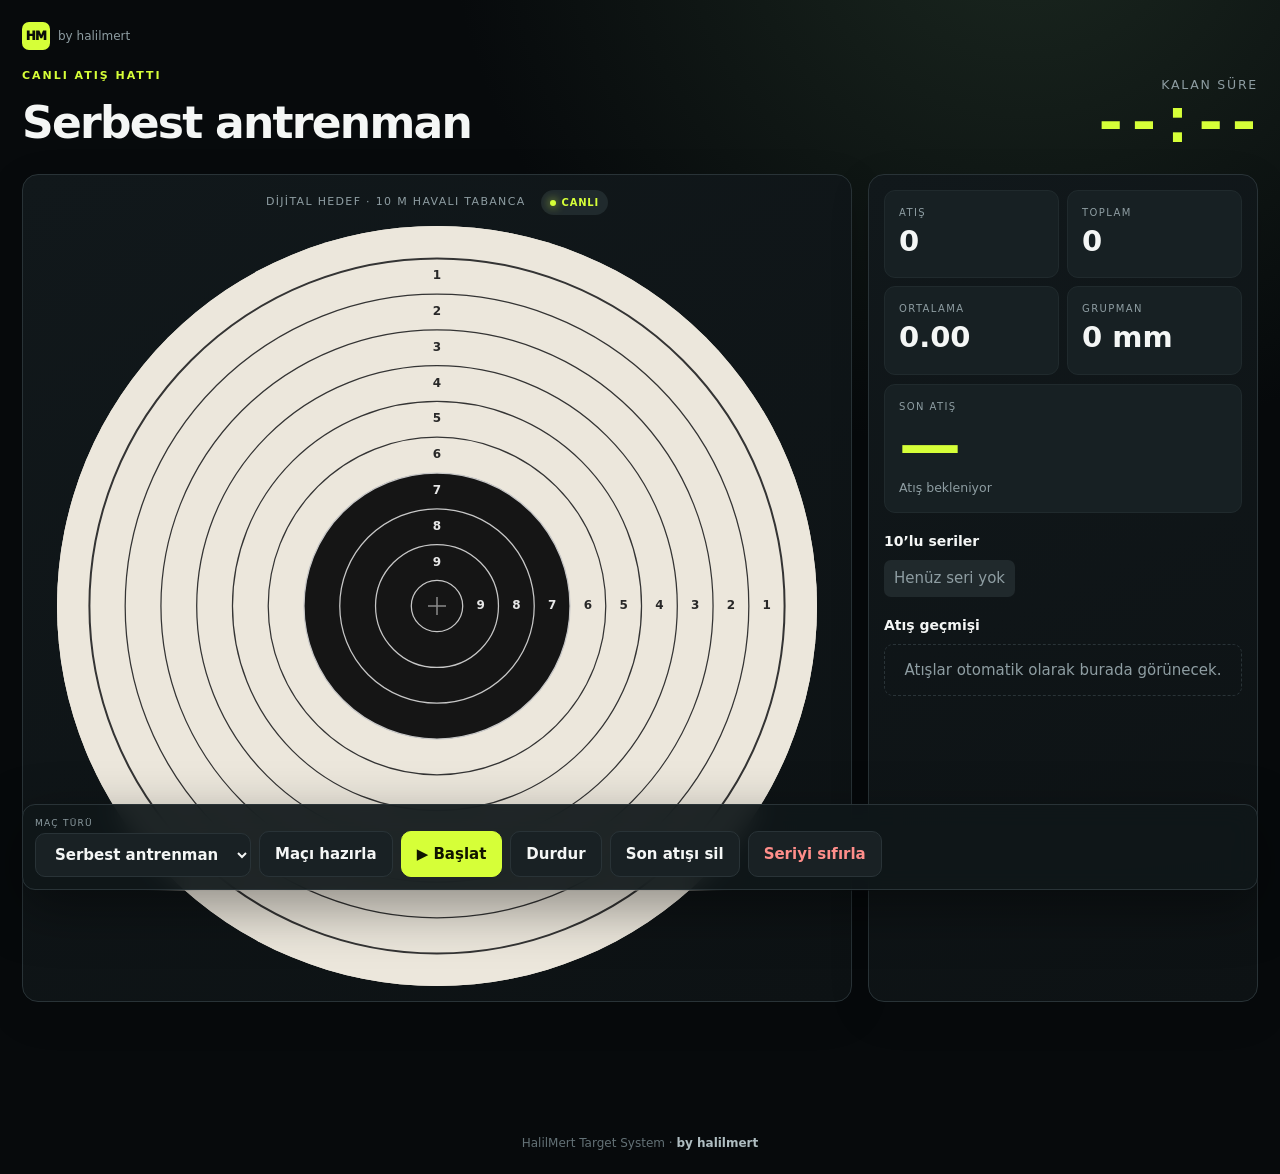
==== static/dashboard.html @ ffb13a83 "Atış algılamayı otomatik ve kararlı hale getir" ====
<!doctype html>
<html lang="tr">
<head>
  <meta charset="utf-8">
  <meta name="viewport" content="width=device-width,initial-scale=1">
  <meta name="theme-color" content="#080b0d">
  <title>Dijital Hedef · HalilMert Target</title>
  <link rel="stylesheet" href="/static/css/style.css?v=auto-1">
</head>
<body>
<main class="match-shell">
  <header class="page-head">
    <div><a class="mini-brand" href="/"><span>HM</span> by halilmert</a><p class="eyebrow">CANLI ATIŞ HATTI</p><h1 id="matchName">Serbest antrenman</h1></div>
    <div><small>KALAN SÜRE</small><div class="clock" id="clock">--:--</div></div>
  </header>
  <section class="match-grid">
    <div class="target-panel"><div class="panel-label"><span>DİJİTAL HEDEF · 10 M HAVALI TABANCA</span><span class="live-dot">CANLI</span></div><canvas id="target" width="760" height="760"></canvas></div>
    <aside class="score-panel">
      <div class="metrics"><div><span>ATIŞ</span><strong id="count">0</strong></div><div><span>TOPLAM</span><strong id="total">0</strong></div><div><span>ORTALAMA</span><strong id="average">0.00</strong></div><div><span>GRUPMAN</span><strong id="group">0 mm</strong></div></div>
      <div class="last-shot"><span>SON ATIŞ</span><strong id="lastScore">—</strong><small id="lastMeta">Atış bekleniyor</small></div>
      <h2>10’lu seriler</h2><div id="series" class="series"><span>Henüz seri yok</span></div>
      <h2>Atış geçmişi</h2><div class="shot-list" id="shotList"><div class="empty-row">Atışlar otomatik olarak burada görünecek.</div></div>
    </aside>
  </section>
  <section class="control-bar">
    <label><span>MAÇ TÜRÜ</span><select id="preset"><option value="free">Serbest antrenman</option><option value="40-50">40 atış · 50 dk</option><option value="50-50">50 atış · 50 dk</option><option value="60-75">60 atış · 1 sa 15 dk</option></select></label>
    <button id="configure">Maçı hazırla</button><button id="startMatch" class="primary">▶ Başlat</button><button id="stopMatch">Durdur</button><button id="deleteLast">Son atışı sil</button><button id="reset" class="danger">Seriyi sıfırla</button>
  </section>
  <footer class="app-footer">HalilMert Target System · <strong>by halilmert</strong></footer>
</main>
<script src="/static/js/dashboard.js?v=auto-1"></script>
</body>
</html>
---- static/css/style.css ----
:root{--bg:#070a0c;--panel:#101619;--panel2:#151d20;--line:#293337;--text:#f4f6f5;--muted:#8e9da2;--accent:#d6ff38;--accent2:#a8d900;--danger:#ff665f;--radius:16px;--shadow:0 18px 55px #0006}*{box-sizing:border-box}html{color-scheme:dark}body{margin:0;min-height:100vh;background:radial-gradient(circle at 80% -10%,#1b2820 0,transparent 35%),var(--bg);color:var(--text);font:15px/1.5 Inter,ui-sans-serif,system-ui,-apple-system,sans-serif}a{color:inherit}button,select{min-height:44px;border:1px solid var(--line);border-radius:10px;background:#192124;color:var(--text);padding:11px 15px;font:inherit;font-weight:750;cursor:pointer;transition:.18s ease}button:hover:not(:disabled){border-color:#5a6c72;transform:translateY(-1px)}button:disabled{opacity:.38;cursor:not-allowed}.primary{background:var(--accent);border-color:var(--accent);color:#101400}.danger{color:#ff8e8a}.eyebrow,.section-kicker{display:block;margin:0 0 5px;color:var(--accent);font-size:11px;font-weight:900;letter-spacing:.18em}.landing{max-width:1180px;margin:auto;padding:28px 28px 55px}.brandbar{display:flex;align-items:center;gap:12px;color:#d8dedd;font-size:12px;font-weight:850;letter-spacing:.16em}.brand-mark,.mini-brand span{display:inline-grid;place-items:center;width:35px;height:35px;border-radius:9px;background:var(--accent);color:#0a0d08;font-weight:950;letter-spacing:-.06em}.byline{margin-left:auto;color:var(--muted);font-weight:650;letter-spacing:.04em}.hero{min-height:58vh;display:grid;grid-template-columns:1.2fr .8fr;align-items:center;gap:50px}.hero h1{margin:0;font-size:clamp(52px,8vw,104px);line-height:.9;letter-spacing:-.07em}.hero h1 em{color:var(--accent);font-style:normal}.lead{max-width:650px;color:var(--muted);font-size:clamp(17px,2vw,22px)}.hero-target{position:relative;width:min(36vw,390px);aspect-ratio:1;margin:auto;border-radius:50%;background:#eee9dd;box-shadow:0 0 0 1px #fff2,var(--shadow)}.hero-target i{position:absolute;inset:12%;border:1px solid #252525;border-radius:50%}.hero-target i:nth-child(2){inset:24%}.hero-target i:nth-child(3){inset:35%;background:#151515}.hero-target i:nth-child(4){inset:43%;border-color:#aaa}.hero-target b{position:absolute;left:50%;top:50%;width:12px;height:12px;translate:-50% -50%;border-radius:50%;background:var(--accent);box-shadow:0 0 0 6px #d6ff3840}.portal-grid{display:grid;grid-template-columns:1fr 1fr;gap:16px}.portal{display:grid;grid-template-columns:auto 1fr auto;align-items:center;gap:20px;padding:25px;border:1px solid var(--line);background:linear-gradient(145deg,#12191c,#0e1315);text-decoration:none;border-radius:var(--radius);box-shadow:0 10px 35px #0003;transition:.2s}.portal:hover{border-color:#62726c;transform:translateY(-3px)}.portal-no{font:900 30px/1 ui-monospace;color:var(--accent)}.portal h2{margin:0;font-size:21px}.portal p{margin:4px 0 0;color:var(--muted)}.portal strong{color:var(--accent)}.quick-guide{display:flex;justify-content:center;gap:12px;flex-wrap:wrap;margin:25px 0;color:var(--muted)}.quick-guide span{padding:8px 13px;border:1px solid var(--line);border-radius:99px}.landing footer,.app-footer{text-align:center;color:#637176;margin-top:32px}.landing footer strong,.app-footer strong{color:#afbdc1}.app-shell,.match-shell{max-width:1540px;margin:auto;padding:22px}.page-head{display:flex;align-items:flex-end;justify-content:space-between;margin-bottom:18px}.page-head h1{margin:0;font-size:clamp(27px,4vw,44px);letter-spacing:-.04em}.page-head small{display:block;text-align:right;color:var(--muted);letter-spacing:.14em}.mini-brand{display:inline-flex;align-items:center;gap:8px;margin-bottom:18px;color:var(--muted);font-size:12px;text-decoration:none}.mini-brand span{width:28px;height:28px;border-radius:7px}.home-link{color:var(--muted)}.workflow{display:grid;grid-template-columns:repeat(4,1fr);gap:8px;margin-bottom:14px}.workflow span{display:flex;align-items:center;gap:9px;padding:10px 13px;background:#101619;border:1px solid var(--line);border-radius:10px;color:var(--muted);font-size:13px}.workflow b{display:grid;place-items:center;width:24px;height:24px;border-radius:50%;background:#222c2f;color:var(--accent)}.sensor-grid{display:grid;grid-template-columns:minmax(0,1.32fr) minmax(350px,.68fr);gap:16px}.panel,.score-panel,.target-panel{background:linear-gradient(155deg,#11181b,#0d1214);border:1px solid var(--line);border-radius:var(--radius);padding:15px;box-shadow:0 12px 40px #0002}.panel-label,.panel-title{display:flex;align-items:center;justify-content:space-between;gap:15px;margin-bottom:11px}.panel-label{color:var(--muted);font-size:11px;letter-spacing:.12em}.panel-title h2{margin:0}.camera-stage{position:relative;aspect-ratio:4/3;background:#000;border-radius:11px;overflow:hidden}.camera-stage video{display:none}.camera-stage canvas{position:absolute;inset:0;width:100%;height:100%}.status{margin:12px 0;padding:12px 14px;border-left:3px solid var(--accent);border-radius:4px;background:#172023}.status.error{border-color:var(--danger)}.steps{display:flex;flex-wrap:wrap;gap:8px}#warped{display:block;width:100%;aspect-ratio:1;object-fit:contain;background:#d7d9d7;border-radius:10px}.settings{display:grid;gap:12px;margin-top:14px}.settings label{display:block;padding:12px;background:#151d20;border-radius:10px;color:var(--muted)}.settings label span{display:flex;justify-content:space-between}.settings input{width:100%;margin-top:10px;accent-color:var(--accent)}.pill,.live-dot{padding:5px 9px;border-radius:99px;background:#202a2d;color:#aab8bb;font-size:10px;font-weight:800;letter-spacing:.08em}.live-dot{color:var(--accent)}.live-dot:before{content:"";display:inline-block;width:6px;height:6px;margin-right:6px;border-radius:50%;background:var(--accent);box-shadow:0 0 10px var(--accent)}.review{margin-top:13px;padding:15px;border:1px solid var(--accent);background:#d6ff380b;border-radius:11px}.review p{color:var(--muted)}.hidden{display:none!important}.tip{margin-top:14px;padding:14px;border:1px dashed #344044;border-radius:10px;color:var(--muted)}.tip b{color:var(--text)}.tip p{margin:5px 0 0}.match-grid{display:grid;grid-template-columns:minmax(520px,1fr) 390px;gap:16px}.target-panel{display:flex;flex-direction:column;align-items:center}#target{display:block;width:min(100%,760px);height:auto;background:#e8e3d9;border-radius:50%}.clock{font:900 clamp(36px,5vw,70px)/.95 ui-monospace,monospace;color:var(--accent);letter-spacing:-.08em}.metrics{display:grid;grid-template-columns:1fr 1fr;gap:8px}.metrics div,.last-shot{background:#172023;padding:14px;border:1px solid #202a2d;border-radius:11px}.metrics span,.last-shot span{display:block;color:var(--muted);font-size:10px;letter-spacing:.14em}.metrics strong{font-size:29px}.last-shot{margin-top:9px}.last-shot strong{display:block;font-size:62px;line-height:1;color:var(--accent)}.last-shot small{color:var(--muted)}.score-panel h2{margin:18px 0 8px;font-size:14px}.series{display:flex;gap:7px;flex-wrap:wrap}.series span{background:#20292c;padding:7px 10px;border-radius:7px;color:var(--muted)}.shot-list{max-height:220px;overflow:auto}.shot-row{display:grid;grid-template-columns:36px 1fr 50px;padding:8px;border-bottom:1px solid var(--line)}.control-bar{position:sticky;z-index:5;bottom:10px;display:flex;align-items:flex-end;gap:8px;flex-wrap:wrap;margin-top:14px;padding:12px;background:#101719ed;border:1px solid var(--line);border-radius:13px;backdrop-filter:blur(12px);box-shadow:var(--shadow)}.control-bar label{display:grid;gap:3px}.control-bar label span{font-size:9px;color:var(--muted);letter-spacing:.14em}.control-bar select{min-width:210px}.app-footer{font-size:12px}@media(max-width:980px){.hero{min-height:auto;padding:80px 0 50px}.hero-target{width:min(38vw,300px)}.sensor-grid,.match-grid{grid-template-columns:1fr}.score-panel{order:-1}.match-grid{min-width:0}.workflow{grid-template-columns:1fr 1fr}.target-panel{padding:8px}.score-panel .shot-list{max-height:150px}}@media(max-width:650px){.landing,.app-shell,.match-shell{padding:13px}.brandbar{margin-bottom:50px}.hero{display:block;padding:20px 0 45px}.hero-target{display:none}.portal-grid{grid-template-columns:1fr}.portal{grid-template-columns:auto 1fr;padding:18px}.portal strong{display:none}.page-head{align-items:flex-start}.page-head .clock{font-size:35px}.page-head small{font-size:8px}.workflow{display:none}.sensor-grid{grid-template-columns:1fr}.panel,.score-panel{padding:11px}.steps{display:grid;grid-template-columns:1fr 1fr}.steps button{padding:9px}.metrics strong{font-size:24px}.last-shot{display:grid;grid-template-columns:1fr auto;align-items:center}.last-shot strong{grid-row:1/3;grid-column:2;font-size:52px}.control-bar{position:static;display:grid;grid-template-columns:1fr 1fr}.control-bar label{grid-column:1/-1}.control-bar select{width:100%}.match-grid{display:flex;flex-direction:column}.target-panel{order:2}.score-panel{order:1}.quick-guide{justify-content:flex-start}.hero h1{font-size:50px}}
.auto-info{display:grid;gap:3px;margin-top:13px;padding:14px;border:1px solid #53651d;border-radius:10px;background:#d6ff3809}.auto-info strong{color:var(--accent)}.auto-info span{color:var(--muted);font-size:13px}
.empty-row{padding:14px;color:var(--muted);border:1px dashed var(--line);border-radius:9px;text-align:center}
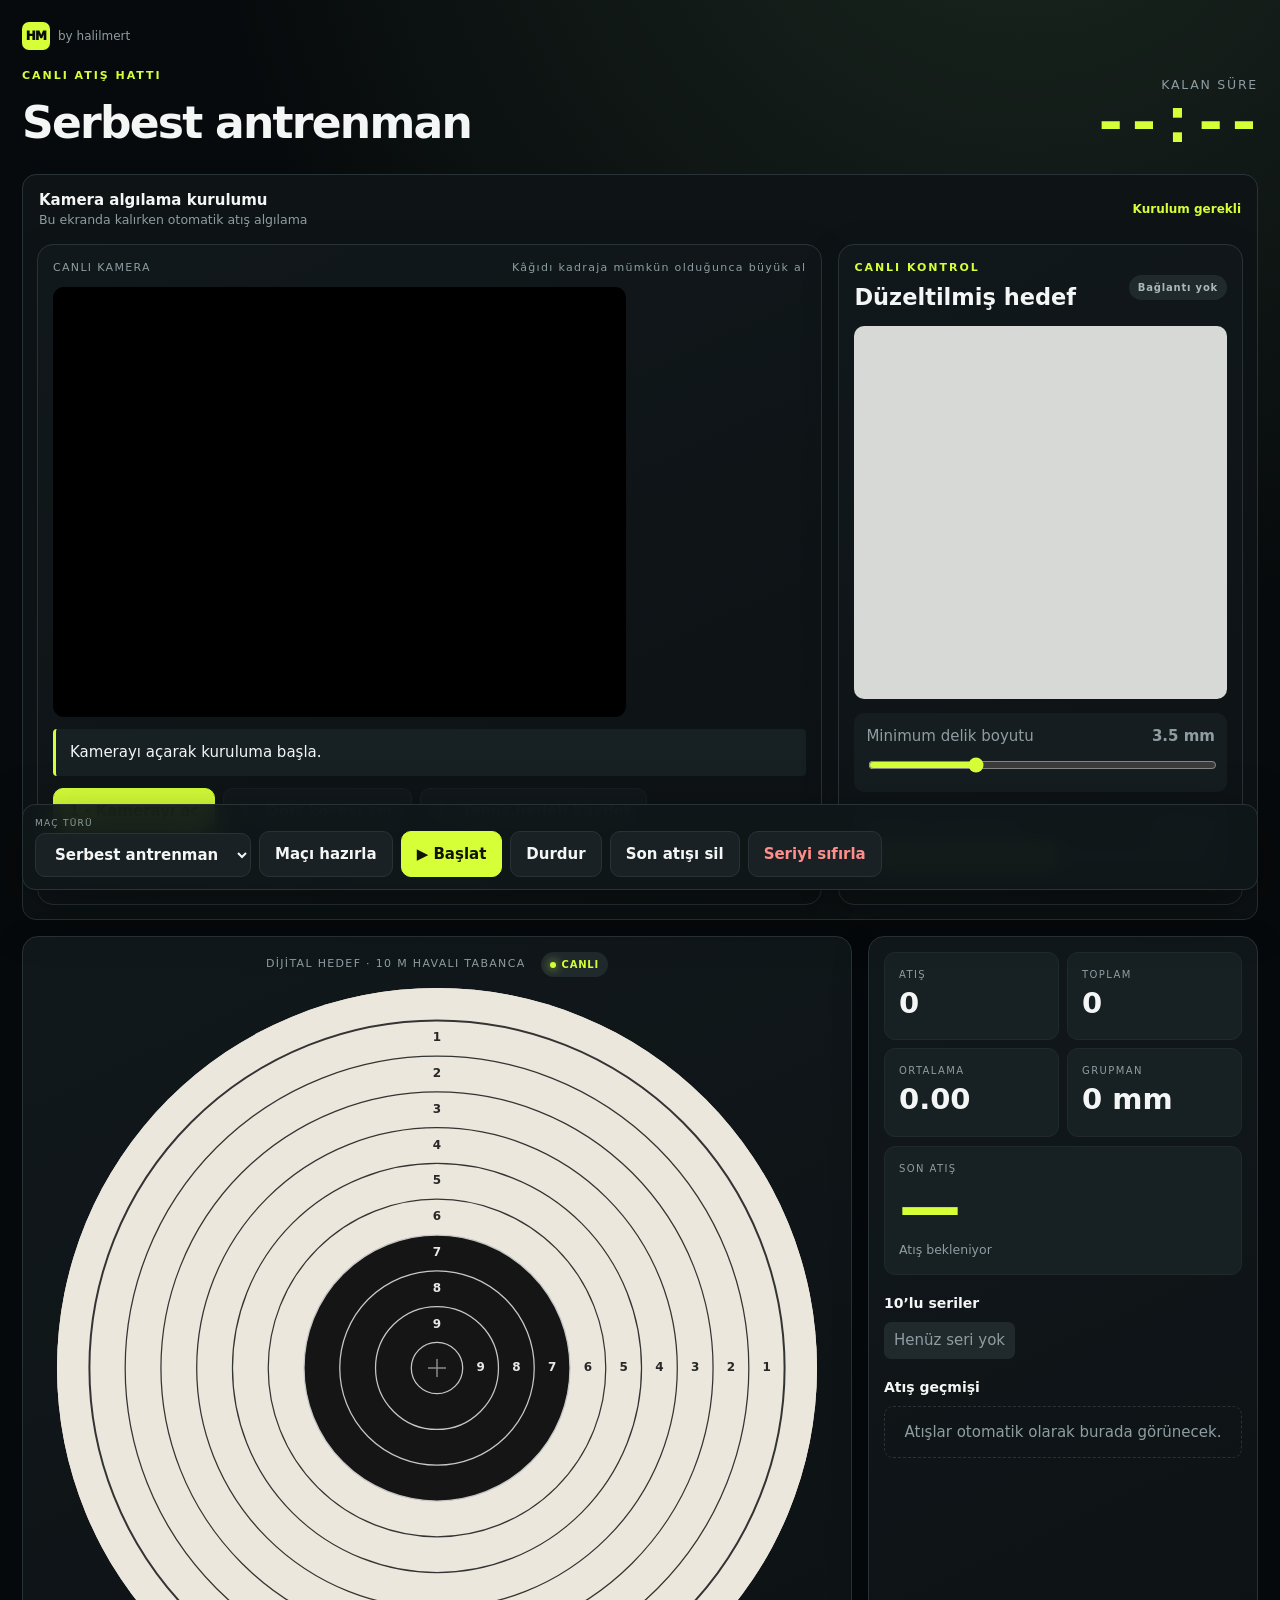
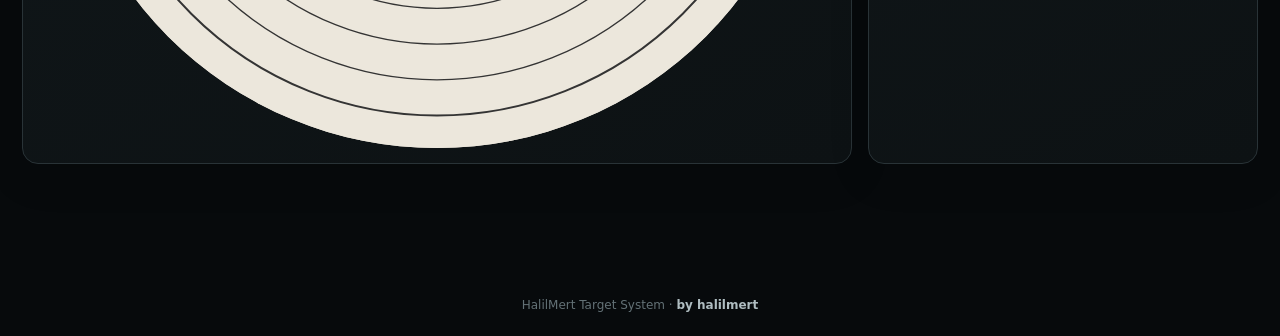
==== commit 2414cd7a: "Kamera algılamayı dijital hedefe entegre et" ====
--- a/static/dashboard.html
+++ b/static/dashboard.html
@@ -5,7 +5,7 @@
   <meta name="viewport" content="width=device-width,initial-scale=1">
   <meta name="theme-color" content="#080b0d">
   <title>Dijital Hedef · HalilMert Target</title>
-  <link rel="stylesheet" href="/static/css/style.css?v=auto-1">
+  <link rel="stylesheet" href="/static/css/style.css?v=auto-2">
 </head>
 <body>
 <main class="match-shell">
@@ -13,6 +13,22 @@
     <div><a class="mini-brand" href="/"><span>HM</span> by halilmert</a><p class="eyebrow">CANLI ATIŞ HATTI</p><h1 id="matchName">Serbest antrenman</h1></div>
     <div><small>KALAN SÜRE</small><div class="clock" id="clock">--:--</div></div>
   </header>
+  <details id="sensorSetup" class="dashboard-sensor" open>
+    <summary><span><b>Kamera algılama kurulumu</b><small>Bu ekranda kalırken otomatik atış algılama</small></span><strong id="sensorSummary">Kurulum gerekli</strong></summary>
+    <section class="sensor-grid embedded-sensor">
+      <article class="panel">
+        <div class="panel-label"><span>CANLI KAMERA</span><span>Kâğıdı kadraja mümkün olduğunca büyük al</span></div>
+        <div class="camera-stage"><video id="video" playsinline muted></video><canvas id="camera"></canvas><canvas id="overlay"></canvas></div>
+        <div id="status" class="status">Kamerayı açarak kuruluma başla.</div>
+        <div class="steps"><button id="start" class="primary">1 · Kamerayı aç</button><button id="corners" disabled>2 · Dört köşeyi seç</button><button id="reference" disabled>3 · Temiz hedefi kaydet</button><button id="arm" disabled>4 · Otomatik taramayı başlat</button><button id="test" disabled>Şimdi kontrol et</button></div>
+      </article>
+      <aside class="panel">
+        <div class="panel-title"><div><span class="section-kicker">CANLI KONTROL</span><h2>Düzeltilmiş hedef</h2></div><span id="connection" class="pill">Bağlanıyor</span></div>
+        <canvas id="warped" width="400" height="400"></canvas>
+        <div class="settings"><label><span>Minimum delik boyutu <strong id="sizeLabel">3.5 mm</strong></span><input id="minSize" type="range" min="2" max="7" value="3.5" step="0.5"></label><label><span>Algılama hassasiyeti <strong id="sensitivityLabel">Normal</strong></span><input id="sensitivity" type="range" min="0" max="2" value="1"></label></div>
+      </aside>
+    </section>
+  </details>
   <section class="match-grid">
     <div class="target-panel"><div class="panel-label"><span>DİJİTAL HEDEF · 10 M HAVALI TABANCA</span><span class="live-dot">CANLI</span></div><canvas id="target" width="760" height="760"></canvas></div>
     <aside class="score-panel">
@@ -28,6 +44,7 @@
   </section>
   <footer class="app-footer">HalilMert Target System · <strong>by halilmert</strong></footer>
 </main>
-<script src="/static/js/dashboard.js?v=auto-1"></script>
+<script type="module" src="/static/js/dashboard.js?v=auto-2"></script>
+<script type="module" src="/static/js/tablet.js?v=auto-3"></script>
 </body>
 </html>
--- a/static/css/style.css
+++ b/static/css/style.css
@@ -1,3 +1,4 @@
 :root{--bg:#070a0c;--panel:#101619;--panel2:#151d20;--line:#293337;--text:#f4f6f5;--muted:#8e9da2;--accent:#d6ff38;--accent2:#a8d900;--danger:#ff665f;--radius:16px;--shadow:0 18px 55px #0006}*{box-sizing:border-box}html{color-scheme:dark}body{margin:0;min-height:100vh;background:radial-gradient(circle at 80% -10%,#1b2820 0,transparent 35%),var(--bg);color:var(--text);font:15px/1.5 Inter,ui-sans-serif,system-ui,-apple-system,sans-serif}a{color:inherit}button,select{min-height:44px;border:1px solid var(--line);border-radius:10px;background:#192124;color:var(--text);padding:11px 15px;font:inherit;font-weight:750;cursor:pointer;transition:.18s ease}button:hover:not(:disabled){border-color:#5a6c72;transform:translateY(-1px)}button:disabled{opacity:.38;cursor:not-allowed}.primary{background:var(--accent);border-color:var(--accent);color:#101400}.danger{color:#ff8e8a}.eyebrow,.section-kicker{display:block;margin:0 0 5px;color:var(--accent);font-size:11px;font-weight:900;letter-spacing:.18em}.landing{max-width:1180px;margin:auto;padding:28px 28px 55px}.brandbar{display:flex;align-items:center;gap:12px;color:#d8dedd;font-size:12px;font-weight:850;letter-spacing:.16em}.brand-mark,.mini-brand span{display:inline-grid;place-items:center;width:35px;height:35px;border-radius:9px;background:var(--accent);color:#0a0d08;font-weight:950;letter-spacing:-.06em}.byline{margin-left:auto;color:var(--muted);font-weight:650;letter-spacing:.04em}.hero{min-height:58vh;display:grid;grid-template-columns:1.2fr .8fr;align-items:center;gap:50px}.hero h1{margin:0;font-size:clamp(52px,8vw,104px);line-height:.9;letter-spacing:-.07em}.hero h1 em{color:var(--accent);font-style:normal}.lead{max-width:650px;color:var(--muted);font-size:clamp(17px,2vw,22px)}.hero-target{position:relative;width:min(36vw,390px);aspect-ratio:1;margin:auto;border-radius:50%;background:#eee9dd;box-shadow:0 0 0 1px #fff2,var(--shadow)}.hero-target i{position:absolute;inset:12%;border:1px solid #252525;border-radius:50%}.hero-target i:nth-child(2){inset:24%}.hero-target i:nth-child(3){inset:35%;background:#151515}.hero-target i:nth-child(4){inset:43%;border-color:#aaa}.hero-target b{position:absolute;left:50%;top:50%;width:12px;height:12px;translate:-50% -50%;border-radius:50%;background:var(--accent);box-shadow:0 0 0 6px #d6ff3840}.portal-grid{display:grid;grid-template-columns:1fr 1fr;gap:16px}.portal{display:grid;grid-template-columns:auto 1fr auto;align-items:center;gap:20px;padding:25px;border:1px solid var(--line);background:linear-gradient(145deg,#12191c,#0e1315);text-decoration:none;border-radius:var(--radius);box-shadow:0 10px 35px #0003;transition:.2s}.portal:hover{border-color:#62726c;transform:translateY(-3px)}.portal-no{font:900 30px/1 ui-monospace;color:var(--accent)}.portal h2{margin:0;font-size:21px}.portal p{margin:4px 0 0;color:var(--muted)}.portal strong{color:var(--accent)}.quick-guide{display:flex;justify-content:center;gap:12px;flex-wrap:wrap;margin:25px 0;color:var(--muted)}.quick-guide span{padding:8px 13px;border:1px solid var(--line);border-radius:99px}.landing footer,.app-footer{text-align:center;color:#637176;margin-top:32px}.landing footer strong,.app-footer strong{color:#afbdc1}.app-shell,.match-shell{max-width:1540px;margin:auto;padding:22px}.page-head{display:flex;align-items:flex-end;justify-content:space-between;margin-bottom:18px}.page-head h1{margin:0;font-size:clamp(27px,4vw,44px);letter-spacing:-.04em}.page-head small{display:block;text-align:right;color:var(--muted);letter-spacing:.14em}.mini-brand{display:inline-flex;align-items:center;gap:8px;margin-bottom:18px;color:var(--muted);font-size:12px;text-decoration:none}.mini-brand span{width:28px;height:28px;border-radius:7px}.home-link{color:var(--muted)}.workflow{display:grid;grid-template-columns:repeat(4,1fr);gap:8px;margin-bottom:14px}.workflow span{display:flex;align-items:center;gap:9px;padding:10px 13px;background:#101619;border:1px solid var(--line);border-radius:10px;color:var(--muted);font-size:13px}.workflow b{display:grid;place-items:center;width:24px;height:24px;border-radius:50%;background:#222c2f;color:var(--accent)}.sensor-grid{display:grid;grid-template-columns:minmax(0,1.32fr) minmax(350px,.68fr);gap:16px}.panel,.score-panel,.target-panel{background:linear-gradient(155deg,#11181b,#0d1214);border:1px solid var(--line);border-radius:var(--radius);padding:15px;box-shadow:0 12px 40px #0002}.panel-label,.panel-title{display:flex;align-items:center;justify-content:space-between;gap:15px;margin-bottom:11px}.panel-label{color:var(--muted);font-size:11px;letter-spacing:.12em}.panel-title h2{margin:0}.camera-stage{position:relative;aspect-ratio:4/3;background:#000;border-radius:11px;overflow:hidden}.camera-stage video{display:none}.camera-stage canvas{position:absolute;inset:0;width:100%;height:100%}.status{margin:12px 0;padding:12px 14px;border-left:3px solid var(--accent);border-radius:4px;background:#172023}.status.error{border-color:var(--danger)}.steps{display:flex;flex-wrap:wrap;gap:8px}#warped{display:block;width:100%;aspect-ratio:1;object-fit:contain;background:#d7d9d7;border-radius:10px}.settings{display:grid;gap:12px;margin-top:14px}.settings label{display:block;padding:12px;background:#151d20;border-radius:10px;color:var(--muted)}.settings label span{display:flex;justify-content:space-between}.settings input{width:100%;margin-top:10px;accent-color:var(--accent)}.pill,.live-dot{padding:5px 9px;border-radius:99px;background:#202a2d;color:#aab8bb;font-size:10px;font-weight:800;letter-spacing:.08em}.live-dot{color:var(--accent)}.live-dot:before{content:"";display:inline-block;width:6px;height:6px;margin-right:6px;border-radius:50%;background:var(--accent);box-shadow:0 0 10px var(--accent)}.review{margin-top:13px;padding:15px;border:1px solid var(--accent);background:#d6ff380b;border-radius:11px}.review p{color:var(--muted)}.hidden{display:none!important}.tip{margin-top:14px;padding:14px;border:1px dashed #344044;border-radius:10px;color:var(--muted)}.tip b{color:var(--text)}.tip p{margin:5px 0 0}.match-grid{display:grid;grid-template-columns:minmax(520px,1fr) 390px;gap:16px}.target-panel{display:flex;flex-direction:column;align-items:center}#target{display:block;width:min(100%,760px);height:auto;background:#e8e3d9;border-radius:50%}.clock{font:900 clamp(36px,5vw,70px)/.95 ui-monospace,monospace;color:var(--accent);letter-spacing:-.08em}.metrics{display:grid;grid-template-columns:1fr 1fr;gap:8px}.metrics div,.last-shot{background:#172023;padding:14px;border:1px solid #202a2d;border-radius:11px}.metrics span,.last-shot span{display:block;color:var(--muted);font-size:10px;letter-spacing:.14em}.metrics strong{font-size:29px}.last-shot{margin-top:9px}.last-shot strong{display:block;font-size:62px;line-height:1;color:var(--accent)}.last-shot small{color:var(--muted)}.score-panel h2{margin:18px 0 8px;font-size:14px}.series{display:flex;gap:7px;flex-wrap:wrap}.series span{background:#20292c;padding:7px 10px;border-radius:7px;color:var(--muted)}.shot-list{max-height:220px;overflow:auto}.shot-row{display:grid;grid-template-columns:36px 1fr 50px;padding:8px;border-bottom:1px solid var(--line)}.control-bar{position:sticky;z-index:5;bottom:10px;display:flex;align-items:flex-end;gap:8px;flex-wrap:wrap;margin-top:14px;padding:12px;background:#101719ed;border:1px solid var(--line);border-radius:13px;backdrop-filter:blur(12px);box-shadow:var(--shadow)}.control-bar label{display:grid;gap:3px}.control-bar label span{font-size:9px;color:var(--muted);letter-spacing:.14em}.control-bar select{min-width:210px}.app-footer{font-size:12px}@media(max-width:980px){.hero{min-height:auto;padding:80px 0 50px}.hero-target{width:min(38vw,300px)}.sensor-grid,.match-grid{grid-template-columns:1fr}.score-panel{order:-1}.match-grid{min-width:0}.workflow{grid-template-columns:1fr 1fr}.target-panel{padding:8px}.score-panel .shot-list{max-height:150px}}@media(max-width:650px){.landing,.app-shell,.match-shell{padding:13px}.brandbar{margin-bottom:50px}.hero{display:block;padding:20px 0 45px}.hero-target{display:none}.portal-grid{grid-template-columns:1fr}.portal{grid-template-columns:auto 1fr;padding:18px}.portal strong{display:none}.page-head{align-items:flex-start}.page-head .clock{font-size:35px}.page-head small{font-size:8px}.workflow{display:none}.sensor-grid{grid-template-columns:1fr}.panel,.score-panel{padding:11px}.steps{display:grid;grid-template-columns:1fr 1fr}.steps button{padding:9px}.metrics strong{font-size:24px}.last-shot{display:grid;grid-template-columns:1fr auto;align-items:center}.last-shot strong{grid-row:1/3;grid-column:2;font-size:52px}.control-bar{position:static;display:grid;grid-template-columns:1fr 1fr}.control-bar label{grid-column:1/-1}.control-bar select{width:100%}.match-grid{display:flex;flex-direction:column}.target-panel{order:2}.score-panel{order:1}.quick-guide{justify-content:flex-start}.hero h1{font-size:50px}}
 .auto-info{display:grid;gap:3px;margin-top:13px;padding:14px;border:1px solid #53651d;border-radius:10px;background:#d6ff3809}.auto-info strong{color:var(--accent)}.auto-info span{color:var(--muted);font-size:13px}
 .empty-row{padding:14px;color:var(--muted);border:1px dashed var(--line);border-radius:9px;text-align:center}
+.dashboard-sensor{margin:0 0 16px;border:1px solid var(--line);border-radius:14px;background:#0e1416;overflow:hidden}.dashboard-sensor>summary{display:flex;align-items:center;justify-content:space-between;gap:15px;padding:14px 16px;cursor:pointer;list-style:none}.dashboard-sensor>summary::-webkit-details-marker{display:none}.dashboard-sensor>summary span{display:grid}.dashboard-sensor>summary small{color:var(--muted);font-weight:500}.dashboard-sensor>summary strong{color:var(--accent);font-size:12px}.embedded-sensor{padding:0 14px 14px}.embedded-sensor .camera-stage{max-height:430px}.embedded-sensor #warped{max-height:430px}@media(max-width:650px){.dashboard-sensor>summary small{display:none}.embedded-sensor{padding:0 8px 8px}}
